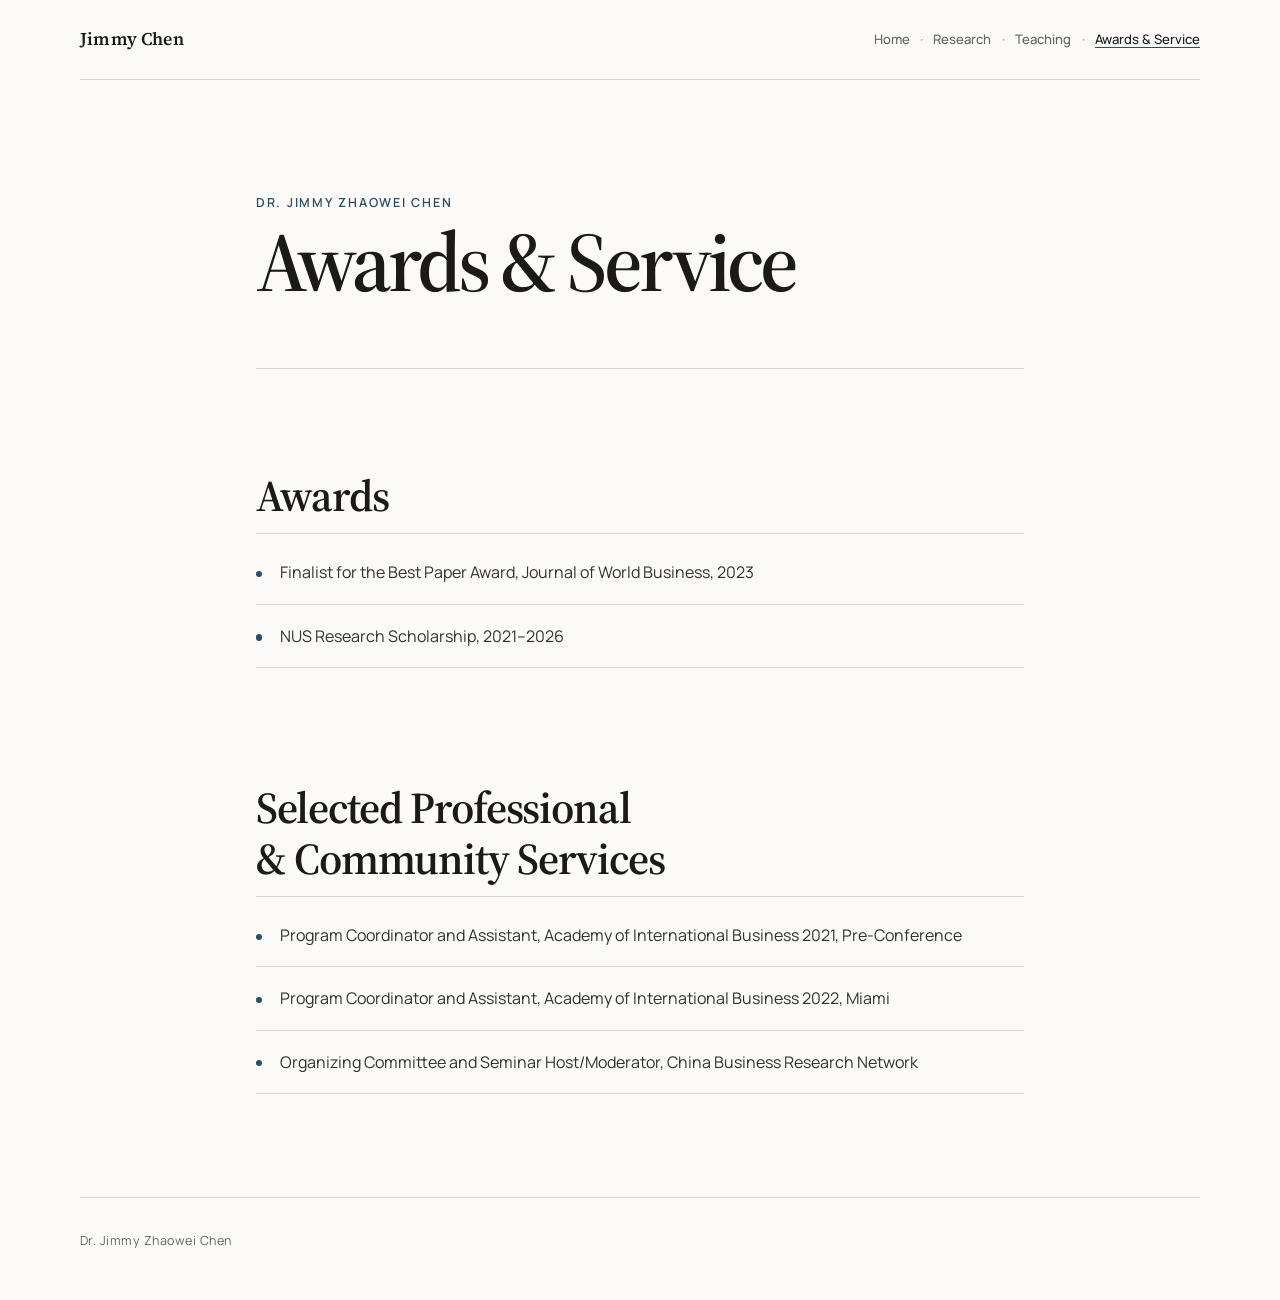
==== awards-service.html @ 07909b23 "Rebuild academic site across four pages" ====
<!DOCTYPE html>
<html lang="en">
<head>
  <meta charset="UTF-8">
  <meta name="viewport" content="width=device-width, initial-scale=1.0">
  <meta name="description" content="Awards and selected services of Dr. Jimmy Zhaowei Chen.">
  <title>Awards &amp; Service | Dr. Jimmy Zhaowei Chen</title>
  <link rel="preconnect" href="https://fonts.googleapis.com">
  <link rel="preconnect" href="https://fonts.gstatic.com" crossorigin>
  <link href="https://fonts.googleapis.com/css2?family=Manrope:wght@400;500;600&family=Source+Serif+4:opsz,wght@8..60,500;8..60,600;8..60,700&display=swap" rel="stylesheet">
  <link rel="stylesheet" href="style.css">
</head>
<body>
  <a class="skip-link" href="#main-content">Skip to content</a>

  <nav class="site-nav" aria-label="Primary navigation">
    <a class="site-mark" href="index.html">Jimmy Chen</a>
    <div class="nav-links">
      <a href="index.html">Home</a>
      <span aria-hidden="true">·</span>
      <a href="research.html">Research</a>
      <span aria-hidden="true">·</span>
      <a href="teaching.html">Teaching</a>
      <span aria-hidden="true">·</span>
      <a class="active" href="awards-service.html" aria-current="page">Awards &amp; Service</a>
    </div>
  </nav>

  <header class="compact-header">
    <p class="site-kicker">Dr. Jimmy Zhaowei Chen</p>
    <h1>Awards &amp; Service</h1>
  </header>

  <main id="main-content" class="content-shell">
    <section class="content-section reveal" aria-labelledby="awards-heading">
      <h2 id="awards-heading">Awards</h2>
      <ul class="academic-list">
        <li>Finalist for the Best Paper Award, Journal of World Business, 2023</li>
        <li>NUS Research Scholarship, 2021–2026</li>
      </ul>
    </section>

    <section class="content-section reveal" aria-labelledby="service-heading">
      <h2 id="service-heading">Selected Professional &amp; Community Services</h2>
      <ul class="academic-list">
        <li>Program Coordinator and Assistant, Academy of International Business 2021, Pre-Conference</li>
        <li>Program Coordinator and Assistant, Academy of International Business 2022, Miami</li>
        <li>Organizing Committee and Seminar Host/Moderator, China Business Research Network</li>
      </ul>
    </section>
  </main>

  <footer class="site-footer">
    <p>Dr. Jimmy Zhaowei Chen</p>
  </footer>

  <script src="script.js"></script>
</body>
</html>
---- style.css ----
:root {
  --paper: #fbfaf8;
  --paper-deep: #f1eee9;
  --ink: #1b1a18;
  --muted: #68635d;
  --line: #d9d4cc;
  --accent: #294f68;
  --accent-dark: #173b52;
  --serif: "Source Serif 4", "Iowan Old Style", "Palatino Linotype", Georgia, serif;
  --sans: "Manrope", -apple-system, BlinkMacSystemFont, "Segoe UI", sans-serif;
  --measure: 48rem;
  --wide: 70rem;
}

* {
  box-sizing: border-box;
}

html {
  scroll-behavior: smooth;
}

body {
  margin: 0;
  overflow-x: hidden;
  color: var(--ink);
  background: var(--paper);
  font-family: var(--sans);
  font-size: 1rem;
  line-height: 1.8;
  text-rendering: optimizeLegibility;
}

a {
  color: var(--accent);
  text-decoration-color: transparent;
  text-decoration-thickness: 1px;
  text-underline-offset: 0.22em;
  transition: color 180ms ease, text-decoration-color 180ms ease;
}

a:hover,
a:focus-visible {
  color: var(--accent-dark);
  text-decoration-color: currentColor;
}

a:focus-visible {
  outline: 2px solid var(--accent);
  outline-offset: 4px;
}

.skip-link {
  position: fixed;
  z-index: 20;
  top: 0.75rem;
  left: 0.75rem;
  padding: 0.45rem 0.8rem;
  transform: translateY(-180%);
  color: var(--paper);
  background: var(--ink);
}

.skip-link:focus {
  transform: translateY(0);
}

.site-nav {
  width: min(calc(100% - 3rem), var(--wide));
  min-height: 5rem;
  margin: 0 auto;
  display: flex;
  align-items: center;
  justify-content: space-between;
  gap: 2rem;
  border-bottom: 1px solid var(--line);
}

.site-mark {
  flex: 0 0 auto;
  color: var(--ink);
  font-family: var(--serif);
  font-size: 1.12rem;
  font-weight: 600;
  letter-spacing: 0.01em;
}

.site-mark:hover {
  text-decoration-color: transparent;
}

.nav-links {
  display: flex;
  align-items: center;
  justify-content: flex-end;
  gap: 0.65rem;
  color: #a49e96;
  font-size: 0.82rem;
  font-weight: 500;
  line-height: 1.4;
}

.nav-links a {
  color: var(--muted);
  white-space: nowrap;
}

.nav-links a.active {
  color: var(--ink);
  text-decoration-color: var(--accent);
}

.profile-hero {
  padding: clamp(4.25rem, 8vw, 7.5rem) 1.5rem clamp(4.5rem, 9vw, 8rem);
  background:
    linear-gradient(135deg, rgba(41, 79, 104, 0.045), transparent 45%),
    var(--paper);
  border-bottom: 1px solid var(--line);
}

.hero-inner {
  width: min(100%, 62rem);
  margin: 0 auto;
  display: grid;
  grid-template-columns: 13rem minmax(0, 1fr);
  align-items: center;
  gap: clamp(3rem, 7vw, 6.5rem);
  animation: hero-in 700ms cubic-bezier(0.2, 0.75, 0.25, 1) both;
}

.profile-avatar {
  width: 13rem;
  aspect-ratio: 1;
  display: grid;
  place-items: center;
  border: 1px solid rgba(41, 79, 104, 0.35);
  border-radius: 50%;
  color: var(--paper);
  background: var(--accent);
  box-shadow: 0 1.25rem 3rem rgba(27, 26, 24, 0.1);
  font-family: var(--serif);
  font-size: 4.5rem;
  font-weight: 600;
  letter-spacing: -0.05em;
}

.eyebrow {
  margin: 0 0 0.75rem;
  color: var(--accent);
  font-size: 0.73rem;
  font-weight: 600;
  letter-spacing: 0.18em;
  text-transform: uppercase;
}

h1,
h2 {
  font-family: var(--serif);
  text-wrap: balance;
}

.profile-intro h1 {
  max-width: 13ch;
  margin: 0;
  font-size: clamp(3rem, 6.5vw, 5.5rem);
  font-weight: 600;
  letter-spacing: -0.045em;
  line-height: 0.98;
}

.profile-title {
  max-width: 47rem;
  margin: 1.5rem 0 0;
  color: var(--muted);
  font-family: var(--serif);
  font-size: clamp(1.2rem, 2.2vw, 1.55rem);
  line-height: 1.45;
}

.contact-line {
  margin-top: 1.25rem;
  display: flex;
  flex-wrap: wrap;
  gap: 0.35rem 0.65rem;
  color: var(--ink);
  font-style: normal;
  font-size: 0.9rem;
}

.compact-header {
  width: min(calc(100% - 3rem), var(--measure));
  margin: 0 auto;
  padding: clamp(4rem, 9vw, 7rem) 0 clamp(2.75rem, 5vw, 4rem);
  border-bottom: 1px solid var(--line);
  animation: hero-in 600ms cubic-bezier(0.2, 0.75, 0.25, 1) both;
}

.compact-header .site-kicker {
  margin: 0 0 0.35rem;
  color: var(--accent);
  font-size: 0.78rem;
  font-weight: 600;
  letter-spacing: 0.14em;
  text-transform: uppercase;
}

.compact-header h1 {
  margin: 0;
  font-size: clamp(3rem, 7vw, 5.25rem);
  font-weight: 600;
  letter-spacing: -0.045em;
  line-height: 1;
}

.content-shell {
  width: min(calc(100% - 3rem), var(--measure));
  margin: 0 auto;
  padding: clamp(4rem, 8vw, 7rem) 0;
}

.content-section + .content-section {
  margin-top: clamp(4.5rem, 9vw, 7.5rem);
}

.content-section h2 {
  margin: 0 0 1.5rem;
  padding-bottom: 0.7rem;
  border-bottom: 1px solid var(--line);
  font-size: clamp(2rem, 4vw, 2.75rem);
  font-weight: 600;
  letter-spacing: -0.025em;
  line-height: 1.15;
}

.content-section p {
  margin: 0;
  color: #3c3935;
  font-size: 1.04rem;
}

.academic-list {
  margin: 0;
  padding: 0;
  list-style: none;
}

.academic-list li {
  position: relative;
  padding: 1.05rem 0 1.05rem 1.5rem;
  border-bottom: 1px solid var(--line);
  color: #34312e;
}

.academic-list li::before {
  content: "";
  position: absolute;
  top: 1.85rem;
  left: 0;
  width: 0.38rem;
  height: 0.38rem;
  border-radius: 50%;
  background: var(--accent);
}

.academic-list li:first-child {
  padding-top: 0;
}

.academic-list li:first-child::before {
  top: 0.8rem;
}

.publication-list li {
  padding-top: 1.4rem;
  padding-bottom: 1.4rem;
  line-height: 1.7;
}

.publication-list li:first-child {
  padding-top: 0;
}

.teaching-list {
  margin: 0;
  padding: 0;
  list-style: none;
  counter-reset: teaching;
}

.teaching-entry {
  position: relative;
  padding: 2rem 0 2rem 3.25rem;
  border-bottom: 1px solid var(--line);
  counter-increment: teaching;
}

.teaching-entry:first-child {
  padding-top: 0;
}

.teaching-entry::before {
  content: counter(teaching, decimal-leading-zero);
  position: absolute;
  top: 2.2rem;
  left: 0;
  color: var(--accent);
  font-family: var(--serif);
  font-size: 0.92rem;
  font-weight: 600;
}

.teaching-entry:first-child::before {
  top: 0.2rem;
}

.teaching-entry h2 {
  margin: 0;
  font-size: clamp(1.28rem, 2.5vw, 1.58rem);
  font-weight: 600;
  letter-spacing: -0.015em;
  line-height: 1.35;
}

.entry-meta {
  margin: 0.45rem 0 0;
  color: var(--accent);
  font-size: 0.83rem;
  font-weight: 600;
  letter-spacing: 0.02em;
}

.entry-description,
.entry-evaluation {
  margin: 0.75rem 0 0;
  color: #45413d;
}

.entry-evaluation {
  font-size: 0.9rem;
  font-weight: 600;
}

.site-footer {
  width: min(calc(100% - 3rem), var(--wide));
  margin: 0 auto;
  padding: 2rem 0 3rem;
  border-top: 1px solid var(--line);
  color: var(--muted);
  font-size: 0.78rem;
  letter-spacing: 0.04em;
}

.site-footer p {
  margin: 0;
}

.reveal {
  opacity: 0;
  transform: translateY(1.25rem);
  transition: opacity 600ms ease, transform 600ms ease;
}

.reveal.is-visible {
  opacity: 1;
  transform: translateY(0);
}

@keyframes hero-in {
  from {
    opacity: 0;
    transform: translateY(1rem);
  }
  to {
    opacity: 1;
    transform: translateY(0);
  }
}

@media (max-width: 720px) {
  .site-nav {
    width: min(calc(100% - 2rem), var(--wide));
    min-height: auto;
    padding: 1.1rem 0 1rem;
    display: block;
  }

  .site-mark {
    display: block;
    margin-bottom: 0.7rem;
  }

  .nav-links {
    justify-content: flex-start;
    flex-wrap: wrap;
    gap: 0.35rem 0.5rem;
    font-size: 0.76rem;
  }

  .profile-hero {
    padding: 3.75rem 1rem 4.5rem;
  }

  .hero-inner {
    grid-template-columns: 1fr;
    justify-items: center;
    gap: 2.5rem;
    text-align: center;
  }

  .profile-avatar {
    width: 9.5rem;
    font-size: 3.3rem;
  }

  .profile-intro h1 {
    max-width: 10ch;
    font-size: clamp(2.8rem, 14vw, 4.4rem);
  }

  .profile-title {
    margin-top: 1.2rem;
    font-size: 1.12rem;
  }

  .contact-line {
    justify-content: center;
    font-size: 0.82rem;
  }

  .compact-header,
  .content-shell {
    width: min(calc(100% - 2rem), var(--measure));
  }

  .compact-header {
    padding-top: 3.75rem;
  }

  .content-shell {
    padding-top: 3.75rem;
    padding-bottom: 4.5rem;
  }

  .teaching-entry {
    padding-left: 2.65rem;
  }

  .site-footer {
    width: min(calc(100% - 2rem), var(--wide));
  }
}

@media (prefers-reduced-motion: reduce) {
  html {
    scroll-behavior: auto;
  }

  *,
  *::before,
  *::after {
    animation-duration: 0.01ms !important;
    animation-iteration-count: 1 !important;
    scroll-behavior: auto !important;
    transition-duration: 0.01ms !important;
  }

  .reveal {
    opacity: 1;
    transform: none;
  }
}
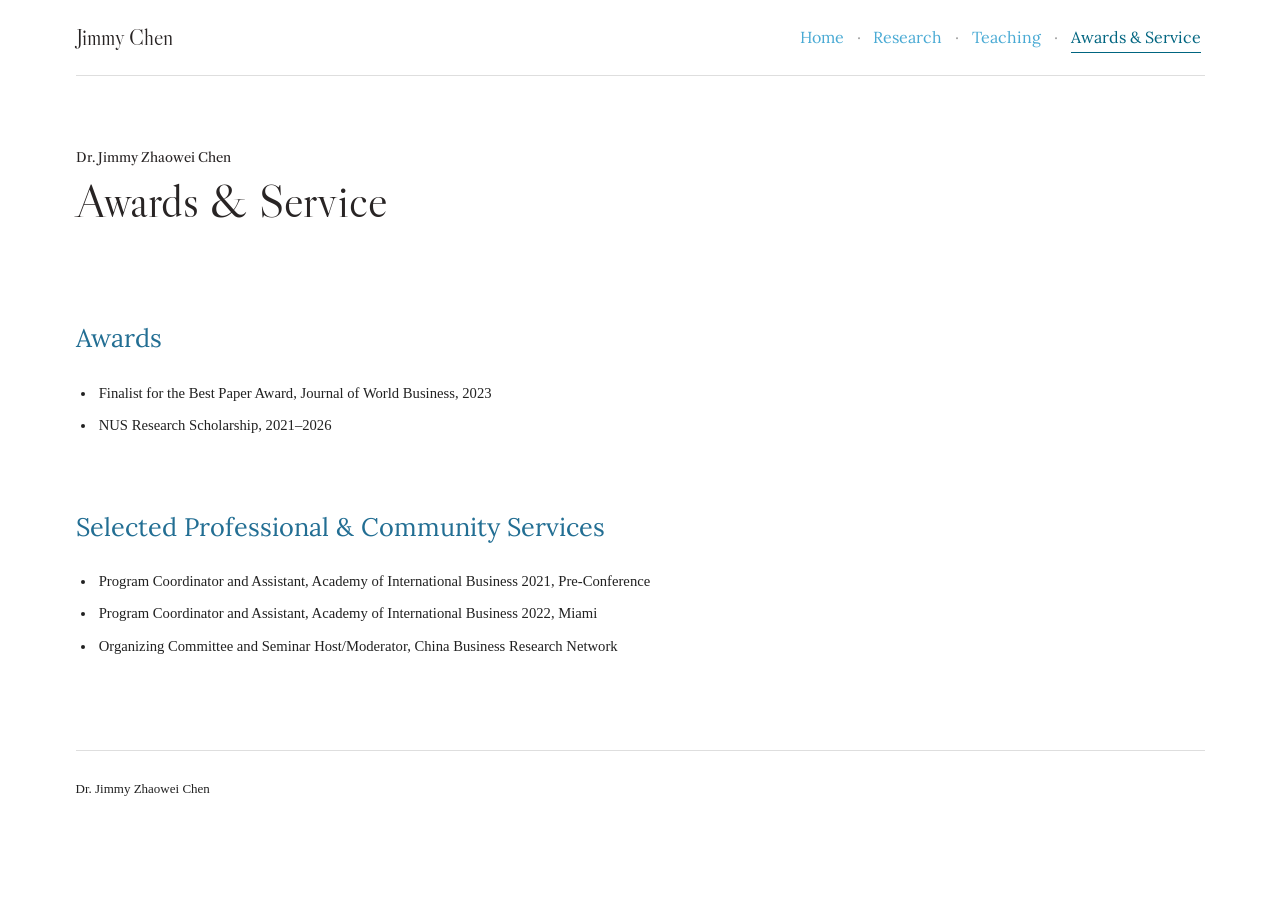
==== commit 2953b5ac: "redesign to match reference academic sites + wire profile photo" ====
--- a/awards-service.html
+++ b/awards-service.html
@@ -7,7 +7,7 @@
   <title>Awards &amp; Service | Dr. Jimmy Zhaowei Chen</title>
   <link rel="preconnect" href="https://fonts.googleapis.com">
   <link rel="preconnect" href="https://fonts.gstatic.com" crossorigin>
-  <link href="https://fonts.googleapis.com/css2?family=Manrope:wght@400;500;600&family=Source+Serif+4:opsz,wght@8..60,500;8..60,600;8..60,700&display=swap" rel="stylesheet">
+  <link href="https://fonts.googleapis.com/css?family=Gentium+Basic:400,700|Libre+Caslon+Display|Libre+Caslon+Text:400,700|Lora:400,700&display=swap" rel="stylesheet">
   <link rel="stylesheet" href="style.css">
 </head>
 <body>
--- a/style.css
+++ b/style.css
@@ -1,15 +1,17 @@
 :root {
-  --paper: #fbfaf8;
-  --paper-deep: #f1eee9;
-  --ink: #1b1a18;
-  --muted: #68635d;
-  --line: #d9d4cc;
-  --accent: #294f68;
-  --accent-dark: #173b52;
-  --serif: "Source Serif 4", "Iowan Old Style", "Palatino Linotype", Georgia, serif;
-  --sans: "Manrope", -apple-system, BlinkMacSystemFont, "Segoe UI", sans-serif;
-  --measure: 48rem;
-  --wide: 70rem;
+  --background: #ffffff;
+  --ink: #282424;
+  --body-ink: #212121;
+  --heading-blue: #226e93;
+  --link-blue: #49aad4;
+  --link-hover: #006580;
+  --rule: #dedede;
+  --soft-row: #f7fafb;
+  --display: "Libre Caslon Display", "Times New Roman", serif;
+  --text-serif: "Gentium Basic", "Gentium Book Plus", Georgia, serif;
+  --heading-serif: "Lora", Georgia, serif;
+  --utility-serif: "Libre Caslon Text", Georgia, serif;
+  --page-width: 1129px;
 }
 
 * {
@@ -23,42 +25,43 @@
 body {
   margin: 0;
   overflow-x: hidden;
-  color: var(--ink);
-  background: var(--paper);
-  font-family: var(--sans);
-  font-size: 1rem;
-  line-height: 1.8;
+  color: var(--body-ink);
+  background: var(--background);
+  font-family: var(--text-serif);
+  font-size: 14.6667px;
+  font-weight: 400;
+  line-height: 24.4449px;
   text-rendering: optimizeLegibility;
 }
 
 a {
-  color: var(--accent);
-  text-decoration-color: transparent;
-  text-decoration-thickness: 1px;
-  text-underline-offset: 0.22em;
+  color: var(--link-blue);
+  text-decoration: none;
+  text-underline-offset: 0.18em;
   transition: color 180ms ease, text-decoration-color 180ms ease;
 }
 
 a:hover,
 a:focus-visible {
-  color: var(--accent-dark);
-  text-decoration-color: currentColor;
+  color: var(--link-hover);
+  text-decoration: underline;
 }
 
 a:focus-visible {
-  outline: 2px solid var(--accent);
+  outline: 1px solid var(--link-hover);
   outline-offset: 4px;
 }
 
 .skip-link {
   position: fixed;
-  z-index: 20;
+  z-index: 50;
   top: 0.75rem;
   left: 0.75rem;
-  padding: 0.45rem 0.8rem;
+  padding: 0.4rem 0.75rem;
   transform: translateY(-180%);
-  color: var(--paper);
+  color: #ffffff;
   background: var(--ink);
+  font-family: var(--utility-serif);
 }
 
 .skip-link:focus {
@@ -66,218 +69,264 @@
 }
 
 .site-nav {
-  width: min(calc(100% - 3rem), var(--wide));
-  min-height: 5rem;
+  width: min(calc(100% - 80px), var(--page-width));
+  min-height: 76px;
   margin: 0 auto;
   display: flex;
   align-items: center;
   justify-content: space-between;
   gap: 2rem;
-  border-bottom: 1px solid var(--line);
+  border-bottom: 1px solid var(--rule);
+  font-family: var(--heading-serif);
 }
 
 .site-mark {
   flex: 0 0 auto;
   color: var(--ink);
-  font-family: var(--serif);
-  font-size: 1.12rem;
-  font-weight: 600;
-  letter-spacing: 0.01em;
-}
-
-.site-mark:hover {
-  text-decoration-color: transparent;
+  font-family: var(--display);
+  font-size: 22px;
+  line-height: 1;
+}
+
+.site-mark:hover,
+.site-mark:focus-visible {
+  color: var(--ink);
+  text-decoration: none;
 }
 
 .nav-links {
   display: flex;
   align-items: center;
   justify-content: flex-end;
-  gap: 0.65rem;
-  color: #a49e96;
-  font-size: 0.82rem;
-  font-weight: 500;
-  line-height: 1.4;
+  gap: 0.55rem;
+  color: #9b9b9b;
+  font-size: 16px;
+  line-height: 19.36px;
 }
 
 .nav-links a {
-  color: var(--muted);
+  position: relative;
+  padding: 11.5px 4px;
+  color: var(--link-blue);
   white-space: nowrap;
 }
 
+.nav-links a::after {
+  content: "";
+  position: absolute;
+  right: 4px;
+  bottom: 6px;
+  left: 4px;
+  height: 1px;
+  transform: scaleX(0);
+  transform-origin: right;
+  background: currentColor;
+  transition: transform 180ms ease;
+}
+
+.nav-links a:hover,
+.nav-links a:focus-visible,
 .nav-links a.active {
+  color: var(--link-hover);
+  text-decoration: none;
+}
+
+.nav-links a:hover::after,
+.nav-links a:focus-visible::after,
+.nav-links a.active::after {
+  transform: scaleX(1);
+  transform-origin: left;
+}
+
+.profile-hero {
+  border-bottom: 1px solid var(--rule);
+}
+
+.hero-inner {
+  width: min(calc(100% - 80px), var(--page-width));
+  min-height: 520px;
+  margin: 0 auto;
+  padding: 78px 0 72px;
+  display: grid;
+  grid-template-columns: minmax(0, 1fr) 220px;
+  align-items: center;
+  gap: clamp(64px, 10vw, 150px);
+  animation: enter 480ms ease-out both;
+}
+
+.profile-intro {
+  max-width: 660px;
+}
+
+.profile-intro h1 {
+  margin: 0;
   color: var(--ink);
-  text-decoration-color: var(--accent);
-}
-
-.profile-hero {
-  padding: clamp(4.25rem, 8vw, 7.5rem) 1.5rem clamp(4.5rem, 9vw, 8rem);
-  background:
-    linear-gradient(135deg, rgba(41, 79, 104, 0.045), transparent 45%),
-    var(--paper);
-  border-bottom: 1px solid var(--line);
-}
-
-.hero-inner {
-  width: min(100%, 62rem);
-  margin: 0 auto;
-  display: grid;
-  grid-template-columns: 13rem minmax(0, 1fr);
-  align-items: center;
-  gap: clamp(3rem, 7vw, 6.5rem);
-  animation: hero-in 700ms cubic-bezier(0.2, 0.75, 0.25, 1) both;
-}
-
-.profile-avatar {
-  width: 13rem;
-  aspect-ratio: 1;
+  font-family: var(--display);
+  font-size: 46px;
+  font-weight: 400;
+  letter-spacing: -0.02em;
+  line-height: 48.76px;
+}
+
+.profile-title {
+  max-width: 600px;
+  margin: 21px 0 0;
+  color: var(--ink);
+  font-family: var(--utility-serif);
+  font-size: 14px;
+  line-height: 19.5px;
+}
+
+.contact-line {
+  margin-top: 18px;
+  display: flex;
+  flex-wrap: wrap;
+  gap: 0.3rem 0.65rem;
+  color: #545454;
+  font-family: var(--utility-serif);
+  font-size: 12px;
+  font-style: normal;
+  font-weight: 700;
+  line-height: 18px;
+}
+
+.contact-line a {
+  color: #545454;
+}
+
+.profile-media,
+.profile-photo,
+.profile-placeholder {
+  width: 220px;
+  height: 270px;
+}
+
+.profile-media {
+  position: relative;
+}
+
+.profile-photo {
+  display: block;
+  object-fit: cover;
+  object-position: center 18%;
+  border: 1px solid var(--rule);
+  border-radius: 0;
+  background: #eeeeee;
+}
+
+.profile-placeholder {
   display: grid;
   place-items: center;
-  border: 1px solid rgba(41, 79, 104, 0.35);
-  border-radius: 50%;
-  color: var(--paper);
-  background: var(--accent);
-  box-shadow: 0 1.25rem 3rem rgba(27, 26, 24, 0.1);
-  font-family: var(--serif);
-  font-size: 4.5rem;
-  font-weight: 600;
-  letter-spacing: -0.05em;
-}
-
-.eyebrow {
-  margin: 0 0 0.75rem;
-  color: var(--accent);
-  font-size: 0.73rem;
-  font-weight: 600;
-  letter-spacing: 0.18em;
-  text-transform: uppercase;
-}
-
-h1,
-h2 {
-  font-family: var(--serif);
-  text-wrap: balance;
-}
-
-.profile-intro h1 {
-  max-width: 13ch;
-  margin: 0;
-  font-size: clamp(3rem, 6.5vw, 5.5rem);
-  font-weight: 600;
-  letter-spacing: -0.045em;
-  line-height: 0.98;
-}
-
-.profile-title {
-  max-width: 47rem;
-  margin: 1.5rem 0 0;
-  color: var(--muted);
-  font-family: var(--serif);
-  font-size: clamp(1.2rem, 2.2vw, 1.55rem);
-  line-height: 1.45;
-}
-
-.contact-line {
-  margin-top: 1.25rem;
-  display: flex;
-  flex-wrap: wrap;
-  gap: 0.35rem 0.65rem;
+  border: 1px solid #cfcfcf;
+  color: #ffffff;
+  background: #a9a9a9;
+  font-family: var(--display);
+  font-size: 54px;
+}
+
+.profile-placeholder[hidden] {
+  display: none;
+}
+
+.compact-header {
+  width: min(calc(100% - 80px), var(--page-width));
+  margin: 0 auto;
+  padding: 72px 0 38px;
+  animation: enter 420ms ease-out both;
+}
+
+.compact-header .site-kicker {
+  margin: 0 0 9px;
   color: var(--ink);
-  font-style: normal;
-  font-size: 0.9rem;
-}
-
-.compact-header {
-  width: min(calc(100% - 3rem), var(--measure));
+  font-family: var(--utility-serif);
+  font-size: 13px;
+  line-height: 19.5px;
+}
+
+.compact-header h1 {
+  margin: 0;
+  color: var(--ink);
+  font-family: var(--display);
+  font-size: 46px;
+  font-weight: 400;
+  line-height: 48.76px;
+}
+
+.content-shell {
+  width: min(calc(100% - 80px), var(--page-width));
   margin: 0 auto;
-  padding: clamp(4rem, 9vw, 7rem) 0 clamp(2.75rem, 5vw, 4rem);
-  border-bottom: 1px solid var(--line);
-  animation: hero-in 600ms cubic-bezier(0.2, 0.75, 0.25, 1) both;
-}
-
-.compact-header .site-kicker {
-  margin: 0 0 0.35rem;
-  color: var(--accent);
-  font-size: 0.78rem;
-  font-weight: 600;
-  letter-spacing: 0.14em;
-  text-transform: uppercase;
-}
-
-.compact-header h1 {
-  margin: 0;
-  font-size: clamp(3rem, 7vw, 5.25rem);
-  font-weight: 600;
-  letter-spacing: -0.045em;
-  line-height: 1;
-}
-
-.content-shell {
-  width: min(calc(100% - 3rem), var(--measure));
-  margin: 0 auto;
-  padding: clamp(4rem, 8vw, 7rem) 0;
+  padding: 58px 0 92px;
 }
 
 .content-section + .content-section {
-  margin-top: clamp(4.5rem, 9vw, 7.5rem);
+  margin-top: 72px;
 }
 
 .content-section h2 {
-  margin: 0 0 1.5rem;
-  padding-bottom: 0.7rem;
-  border-bottom: 1px solid var(--line);
-  font-size: clamp(2rem, 4vw, 2.75rem);
-  font-weight: 600;
-  letter-spacing: -0.025em;
-  line-height: 1.15;
+  margin: 0 0 24px;
+  color: var(--heading-blue);
+  font-family: var(--heading-serif);
+  font-size: 25.3333px;
+  font-weight: 400;
+  line-height: 35.4667px;
 }
 
 .content-section p {
-  margin: 0;
-  color: #3c3935;
-  font-size: 1.04rem;
+  max-width: 100%;
+  margin: 0;
+  color: var(--body-ink);
+  font-family: var(--text-serif);
+  font-size: 14.6667px;
+  line-height: 24.4449px;
 }
 
 .academic-list {
+  margin: 0;
+  padding-left: 1.25rem;
+}
+
+.academic-list li {
+  padding-left: 0.2rem;
+  color: var(--body-ink);
+}
+
+.academic-list li + li {
+  margin-top: 8px;
+}
+
+.publication-list {
   margin: 0;
   padding: 0;
   list-style: none;
 }
 
-.academic-list li {
-  position: relative;
-  padding: 1.05rem 0 1.05rem 1.5rem;
-  border-bottom: 1px solid var(--line);
-  color: #34312e;
-}
-
-.academic-list li::before {
-  content: "";
-  position: absolute;
-  top: 1.85rem;
-  left: 0;
-  width: 0.38rem;
-  height: 0.38rem;
-  border-radius: 50%;
-  background: var(--accent);
-}
-
-.academic-list li:first-child {
+.publication-list li {
+  margin: 0;
+  padding: 20px 0;
+  color: var(--heading-blue);
+  border-top: 1px solid var(--rule);
+  font-family: var(--heading-serif);
+  font-size: 25.3333px;
+  font-weight: 400;
+  line-height: 35.4667px;
+  transition: background-color 180ms ease, padding 180ms ease;
+}
+
+.publication-list li:first-child {
+  border-top: 0;
   padding-top: 0;
 }
 
-.academic-list li:first-child::before {
-  top: 0.8rem;
-}
-
-.publication-list li {
-  padding-top: 1.4rem;
-  padding-bottom: 1.4rem;
-  line-height: 1.7;
-}
-
-.publication-list li:first-child {
-  padding-top: 0;
+.publication-list li:hover {
+  padding-right: 12px;
+  padding-left: 12px;
+  background: var(--soft-row);
+}
+
+.author-self,
+.journal-name {
+  color: var(--heading-blue);
+  font-weight: 700;
 }
 
 .teaching-list {
@@ -289,65 +338,78 @@
 
 .teaching-entry {
   position: relative;
-  padding: 2rem 0 2rem 3.25rem;
-  border-bottom: 1px solid var(--line);
+  margin: 0;
+  padding: 24px 0 24px 52px;
+  border-top: 1px solid var(--rule);
   counter-increment: teaching;
+  transition: background-color 180ms ease, padding-right 180ms ease;
 }
 
 .teaching-entry:first-child {
+  border-top: 0;
   padding-top: 0;
+}
+
+.teaching-entry:hover {
+  padding-right: 12px;
+  background: var(--soft-row);
 }
 
 .teaching-entry::before {
   content: counter(teaching, decimal-leading-zero);
   position: absolute;
-  top: 2.2rem;
+  top: 26px;
   left: 0;
-  color: var(--accent);
-  font-family: var(--serif);
-  font-size: 0.92rem;
-  font-weight: 600;
+  color: var(--heading-blue);
+  font-family: var(--heading-serif);
+  font-size: 14px;
 }
 
 .teaching-entry:first-child::before {
-  top: 0.2rem;
+  top: 2px;
 }
 
 .teaching-entry h2 {
   margin: 0;
-  font-size: clamp(1.28rem, 2.5vw, 1.58rem);
-  font-weight: 600;
-  letter-spacing: -0.015em;
-  line-height: 1.35;
+  color: var(--heading-blue);
+  font-family: var(--heading-serif);
+  font-size: 20px;
+  font-weight: 400;
+  line-height: 28px;
 }
 
 .entry-meta {
-  margin: 0.45rem 0 0;
-  color: var(--accent);
-  font-size: 0.83rem;
-  font-weight: 600;
-  letter-spacing: 0.02em;
+  margin: 5px 0 0;
+  color: var(--body-ink);
+  font-family: var(--text-serif);
+  font-size: 14.6667px;
+  font-weight: 700;
+  line-height: 20.24px;
 }
 
 .entry-description,
 .entry-evaluation {
-  margin: 0.75rem 0 0;
-  color: #45413d;
+  margin: 8px 0 0;
+  color: var(--body-ink);
+  font-family: var(--text-serif);
+  font-size: 14.6667px;
+  line-height: 20.24px;
 }
 
 .entry-evaluation {
-  font-size: 0.9rem;
-  font-weight: 600;
+  color: #545454;
+  font-style: italic;
 }
 
 .site-footer {
-  width: min(calc(100% - 3rem), var(--wide));
+  width: min(calc(100% - 80px), var(--page-width));
   margin: 0 auto;
-  padding: 2rem 0 3rem;
-  border-top: 1px solid var(--line);
-  color: var(--muted);
-  font-size: 0.78rem;
-  letter-spacing: 0.04em;
+  padding: 28px 0 36px;
+  border-top: 1px solid var(--rule);
+  color: var(--body-ink);
+  font-family: var(--text-serif);
+  font-size: 13px;
+  line-height: 19.5px;
 }
 
 .site-footer p {
@@ -356,97 +418,134 @@
 
 .reveal {
   opacity: 0;
-  transform: translateY(1.25rem);
-  transition: opacity 600ms ease, transform 600ms ease;
+  transform: translateY(10px);
+  transition: opacity 420ms ease, transform 420ms ease;
 }
 
 .reveal.is-visible {
   opacity: 1;
-  transform: translateY(0);
-}
-
-@keyframes hero-in {
+  transform: none;
+}
+
+@keyframes enter {
   from {
     opacity: 0;
-    transform: translateY(1rem);
+    transform: translateY(8px);
   }
   to {
     opacity: 1;
-    transform: translateY(0);
+    transform: none;
   }
 }
 
 @media (max-width: 720px) {
   .site-nav {
-    width: min(calc(100% - 2rem), var(--wide));
+    width: calc(100% - 32px);
     min-height: auto;
-    padding: 1.1rem 0 1rem;
+    padding: 18px 0 14px;
     display: block;
   }
 
   .site-mark {
-    display: block;
-    margin-bottom: 0.7rem;
+    display: inline-block;
+    margin-bottom: 10px;
+    font-size: 20px;
   }
 
   .nav-links {
     justify-content: flex-start;
     flex-wrap: wrap;
-    gap: 0.35rem 0.5rem;
-    font-size: 0.76rem;
-  }
-
-  .profile-hero {
-    padding: 3.75rem 1rem 4.5rem;
+    gap: 0 0.35rem;
+    font-size: 14px;
+    line-height: 18px;
+  }
+
+  .nav-links a {
+    padding: 6px 2px;
+  }
+
+  .nav-links a::after {
+    right: 2px;
+    bottom: 2px;
+    left: 2px;
   }
 
   .hero-inner {
+    width: calc(100% - 32px);
+    min-height: auto;
+    padding: 52px 0 56px;
     grid-template-columns: 1fr;
-    justify-items: center;
-    gap: 2.5rem;
-    text-align: center;
-  }
-
-  .profile-avatar {
-    width: 9.5rem;
-    font-size: 3.3rem;
+    gap: 34px;
+  }
+
+  .profile-intro {
+    order: 2;
+  }
+
+  .profile-media {
+    order: 1;
+  }
+
+  .profile-media,
+  .profile-photo,
+  .profile-placeholder {
+    width: 180px;
+    height: 220px;
   }
 
   .profile-intro h1 {
-    max-width: 10ch;
-    font-size: clamp(2.8rem, 14vw, 4.4rem);
-  }
-
-  .profile-title {
-    margin-top: 1.2rem;
-    font-size: 1.12rem;
+    font-size: 38px;
+    line-height: 42px;
   }
 
   .contact-line {
-    justify-content: center;
-    font-size: 0.82rem;
+    display: block;
+  }
+
+  .contact-line span {
+    display: block;
+    margin-top: 4px;
+  }
+
+  .contact-line span[aria-hidden="true"] {
+    display: none;
   }
 
   .compact-header,
+  .content-shell,
+  .site-footer {
+    width: calc(100% - 32px);
+  }
+
+  .compact-header {
+    padding: 52px 0 30px;
+  }
+
+  .compact-header h1 {
+    font-size: 38px;
+    line-height: 42px;
+  }
+
   .content-shell {
-    width: min(calc(100% - 2rem), var(--measure));
-  }
-
-  .compact-header {
-    padding-top: 3.75rem;
-  }
-
-  .content-shell {
-    padding-top: 3.75rem;
-    padding-bottom: 4.5rem;
+    padding: 42px 0 64px;
+  }
+
+  .content-section + .content-section {
+    margin-top: 54px;
+  }
+
+  .content-section h2 {
+    font-size: 23px;
+    line-height: 31px;
+  }
+
+  .publication-list li {
+    font-size: 19px;
+    line-height: 28px;
   }
 
   .teaching-entry {
-    padding-left: 2.65rem;
-  }
-
-  .site-footer {
-    width: min(calc(100% - 2rem), var(--wide));
+    padding-left: 42px;
   }
 }
 
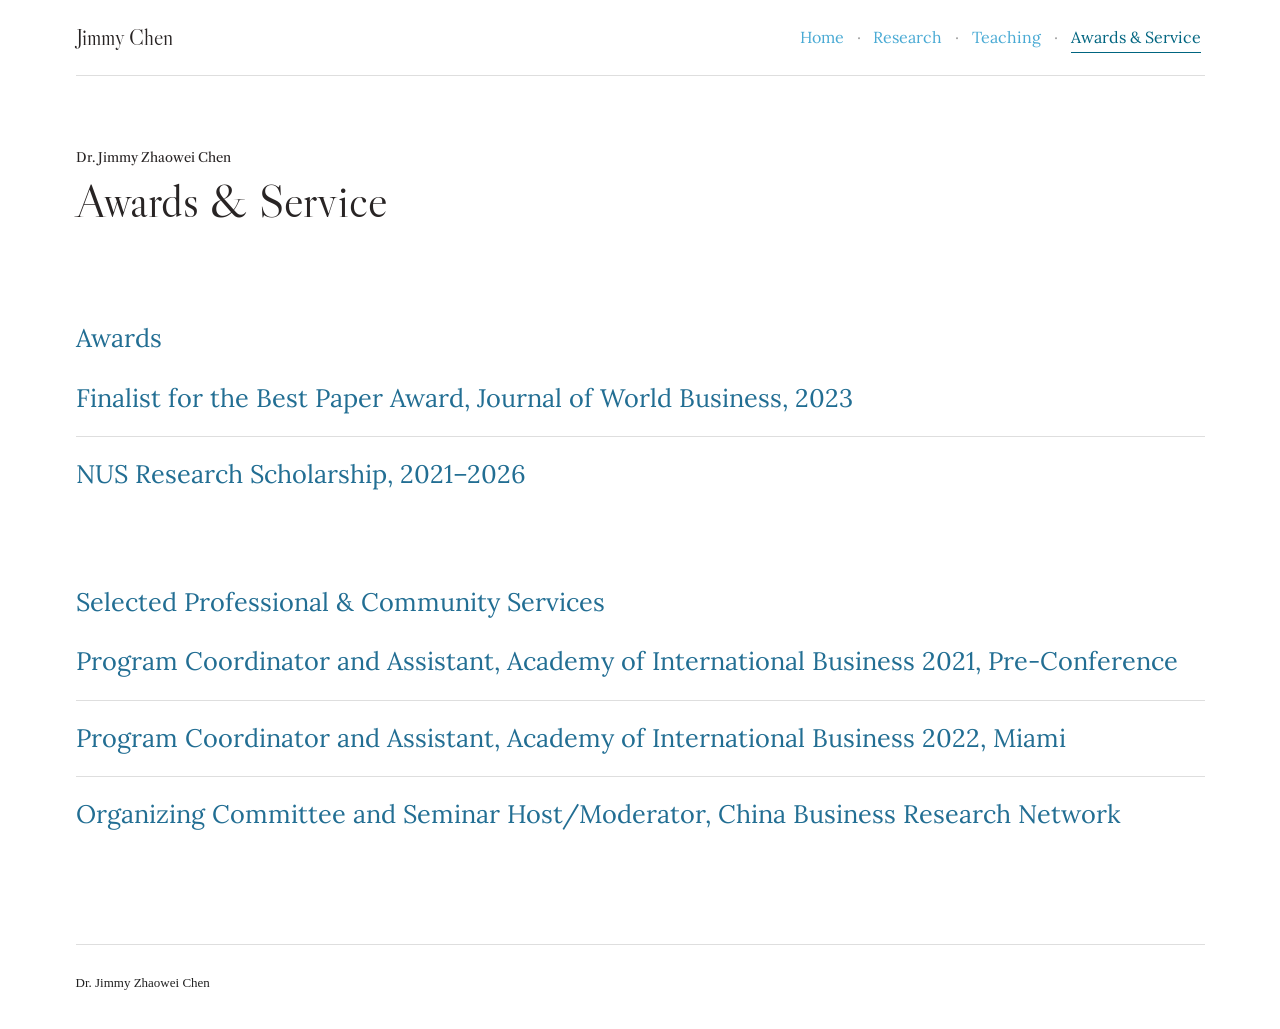
==== commit dab70496: "make awards service hover match research" ====
--- a/awards-service.html
+++ b/awards-service.html
@@ -34,7 +34,7 @@
   <main id="main-content" class="content-shell">
     <section class="content-section reveal" aria-labelledby="awards-heading">
       <h2 id="awards-heading">Awards</h2>
-      <ul class="academic-list">
+      <ul class="publication-list">
         <li>Finalist for the Best Paper Award, Journal of World Business, 2023</li>
         <li>NUS Research Scholarship, 2021–2026</li>
       </ul>
@@ -42,7 +42,7 @@
 
     <section class="content-section reveal" aria-labelledby="service-heading">
       <h2 id="service-heading">Selected Professional &amp; Community Services</h2>
-      <ul class="academic-list">
+      <ul class="publication-list">
         <li>Program Coordinator and Assistant, Academy of International Business 2021, Pre-Conference</li>
         <li>Program Coordinator and Assistant, Academy of International Business 2022, Miami</li>
         <li>Organizing Committee and Seminar Host/Moderator, China Business Research Network</li>
--- a/style.css
+++ b/style.css
@@ -11,6 +11,7 @@
   --text-serif: "Gentium Basic", "Gentium Book Plus", Georgia, serif;
   --heading-serif: "Lora", Georgia, serif;
   --utility-serif: "Libre Caslon Text", Georgia, serif;
+  --source-sans: "Open Sans", Arial, sans-serif;
   --page-width: 1129px;
 }
 
@@ -138,6 +139,236 @@
   transform-origin: left;
 }
 
+/* About page: profile composition modelled on the Jia Nan faculty profile. */
+.about-page .site-nav {
+  border-bottom: 0;
+}
+
+.person-profile {
+  width: min(calc(100% - 80px), 1178px);
+  margin: 0 auto;
+  padding: 85px 0 100px;
+  display: grid;
+  grid-template-columns: minmax(0, 1.3fr) minmax(280px, 0.7fr);
+  align-items: start;
+  column-gap: clamp(56px, 8vw, 112px);
+}
+
+.person-biography {
+  padding-top: 54px;
+}
+
+.person-biography h1 {
+  position: relative;
+  margin: 0;
+  color: var(--ink);
+  font-family: var(--display);
+  font-size: 46px;
+  font-weight: 400;
+  letter-spacing: -0.02em;
+  line-height: 1.06;
+}
+
+.person-biography h1::before,
+.person-biography h1::after,
+.person-biography h1 span::before {
+  position: absolute;
+  left: -100px;
+  width: 90px;
+  height: 1px;
+  content: "";
+  opacity: 0.5;
+  border-top: 1px solid #8f8a8d;
+  border-bottom: 1px solid #8f8a8d;
+  transform: skewY(-22deg);
+  transform-origin: 100% 0;
+}
+
+.person-biography h1::before {
+  top: 11px;
+  padding: 8px 0 10px;
+}
+
+.person-biography h1::after {
+  top: 20px;
+  padding: 8px 0 10px;
+}
+
+.person-appointments {
+  margin: 24px 0 35px;
+  padding: 0;
+  list-style: none;
+  color: #545454;
+  font-family: var(--utility-serif);
+  font-size: 16px;
+  line-height: 1.45;
+}
+
+.person-appointments li {
+  position: relative;
+  padding-left: 19px;
+}
+
+.person-appointments li::before {
+  position: absolute;
+  left: 0;
+  color: #990000;
+  content: "•";
+}
+
+.person-description {
+  max-width: 690px;
+  color: #282424;
+  font-family: var(--source-sans);
+  font-size: 14px;
+  line-height: 1.72;
+}
+
+.person-description p {
+  margin: 0;
+}
+
+.person-aside {
+  min-width: 0;
+}
+
+.portrait-frame {
+  position: relative;
+  width: min(100%, 320px);
+  margin-left: auto;
+  padding-right: 17px;
+  padding-bottom: 18px;
+}
+
+.portrait-frame::after {
+  position: absolute;
+  z-index: -1;
+  right: 0;
+  bottom: 0;
+  width: calc(100% - 9px);
+  height: calc(100% - 9px);
+  content: "";
+  background: #990000;
+}
+
+.portrait-flourish::before,
+.portrait-flourish::after {
+  position: absolute;
+  right: -6px;
+  width: 38px;
+  height: 1px;
+  padding: 8px 0 10px;
+  content: "";
+  opacity: 0.55;
+  border-top: 1px solid #990000;
+  border-bottom: 1px solid #990000;
+  transform: skewY(-30deg);
+  transform-origin: 0 0;
+}
+
+.portrait-flourish::before {
+  bottom: 21px;
+}
+
+.portrait-flourish::after {
+  bottom: 59px;
+}
+
+.about-page .profile-photo,
+.about-page .profile-placeholder {
+  width: 100%;
+  height: auto;
+  aspect-ratio: 6 / 7;
+  border: 0;
+  border-radius: 0;
+}
+
+.about-page .profile-photo {
+  position: relative;
+  z-index: 1;
+  object-position: center 15%;
+}
+
+.about-page .profile-placeholder {
+  position: relative;
+  z-index: 1;
+  font-size: 56px;
+}
+
+.person-links {
+  margin-top: 34px;
+  padding-left: 20px;
+  color: #545454;
+  font-family: var(--source-sans);
+}
+
+.person-links address {
+  margin: 0;
+  padding: 13px 0;
+  border-top: 1px solid #b0b0b0;
+  border-bottom: 1px solid #b0b0b0;
+  font-size: 12px;
+  font-style: normal;
+  font-weight: 700;
+  letter-spacing: 0.13em;
+  line-height: 1.8;
+}
+
+.person-links address a,
+.person-links address span {
+  display: block;
+  color: #545454;
+  text-transform: uppercase;
+}
+
+.person-links nav {
+  display: grid;
+  gap: 7px;
+  margin-top: 13px;
+}
+
+.person-links nav a {
+  width: fit-content;
+  color: #545454;
+  font-size: 12px;
+  font-weight: 700;
+  letter-spacing: 0.13em;
+  text-transform: uppercase;
+}
+
+.person-links a:hover,
+.person-links a:focus-visible {
+  color: #990000;
+}
+
+.person-details {
+  margin: 35px 0 0;
+  padding-right: 20px;
+  color: #545454;
+  font-family: var(--source-sans);
+}
+
+.person-details h2 {
+  margin: 0 0 12px;
+  color: #282424;
+  font-family: var(--source-sans);
+  font-size: 11px;
+  font-weight: 800;
+  letter-spacing: 0.15em;
+  line-height: 1.15;
+  text-transform: uppercase;
+}
+
+.person-details p {
+  margin: 8px 0 0;
+  padding-left: 20px;
+  font-size: 10px;
+  font-weight: 700;
+  letter-spacing: 0.15em;
+  line-height: 1.35;
+  text-transform: uppercase;
+}
+
 .profile-hero {
   border-bottom: 1px solid var(--rule);
 }
@@ -323,6 +554,16 @@
   background: var(--soft-row);
 }
 
+.interactive-list li {
+  transition: background-color 180ms ease, padding 180ms ease;
+}
+
+.interactive-list li:hover {
+  padding-right: 12px;
+  padding-left: calc(1.25rem + 12px);
+  background: var(--soft-row);
+}
+
 .author-self,
 .journal-name {
   color: var(--heading-blue);
@@ -352,6 +593,7 @@
 
 .teaching-entry:hover {
   padding-right: 12px;
+  padding-left: 64px;
   background: var(--soft-row);
 }
 
@@ -470,6 +712,55 @@
     left: 2px;
   }
 
+  .person-profile {
+    width: calc(100% - 32px);
+    padding: 39px 0 68px;
+    display: flex;
+    flex-direction: column;
+    gap: 38px;
+  }
+
+  .person-biography {
+    width: 100%;
+    padding-top: 0;
+    order: 2;
+  }
+
+  .person-biography h1 {
+    font-size: 38px;
+  }
+
+  .person-biography h1::before,
+  .person-biography h1::after,
+  .person-biography h1 span::before {
+    display: none;
+  }
+
+  .person-appointments {
+    margin: 18px 0 28px;
+    font-size: 15px;
+  }
+
+  .person-description {
+    font-size: 14px;
+    line-height: 1.7;
+  }
+
+  .person-aside {
+    width: 100%;
+    order: 1;
+  }
+
+  .portrait-frame {
+    width: min(82%, 280px);
+    margin-left: 0;
+  }
+
+  .person-links,
+  .person-details {
+    max-width: 360px;
+  }
+
   .hero-inner {
     width: calc(100% - 32px);
     min-height: auto;
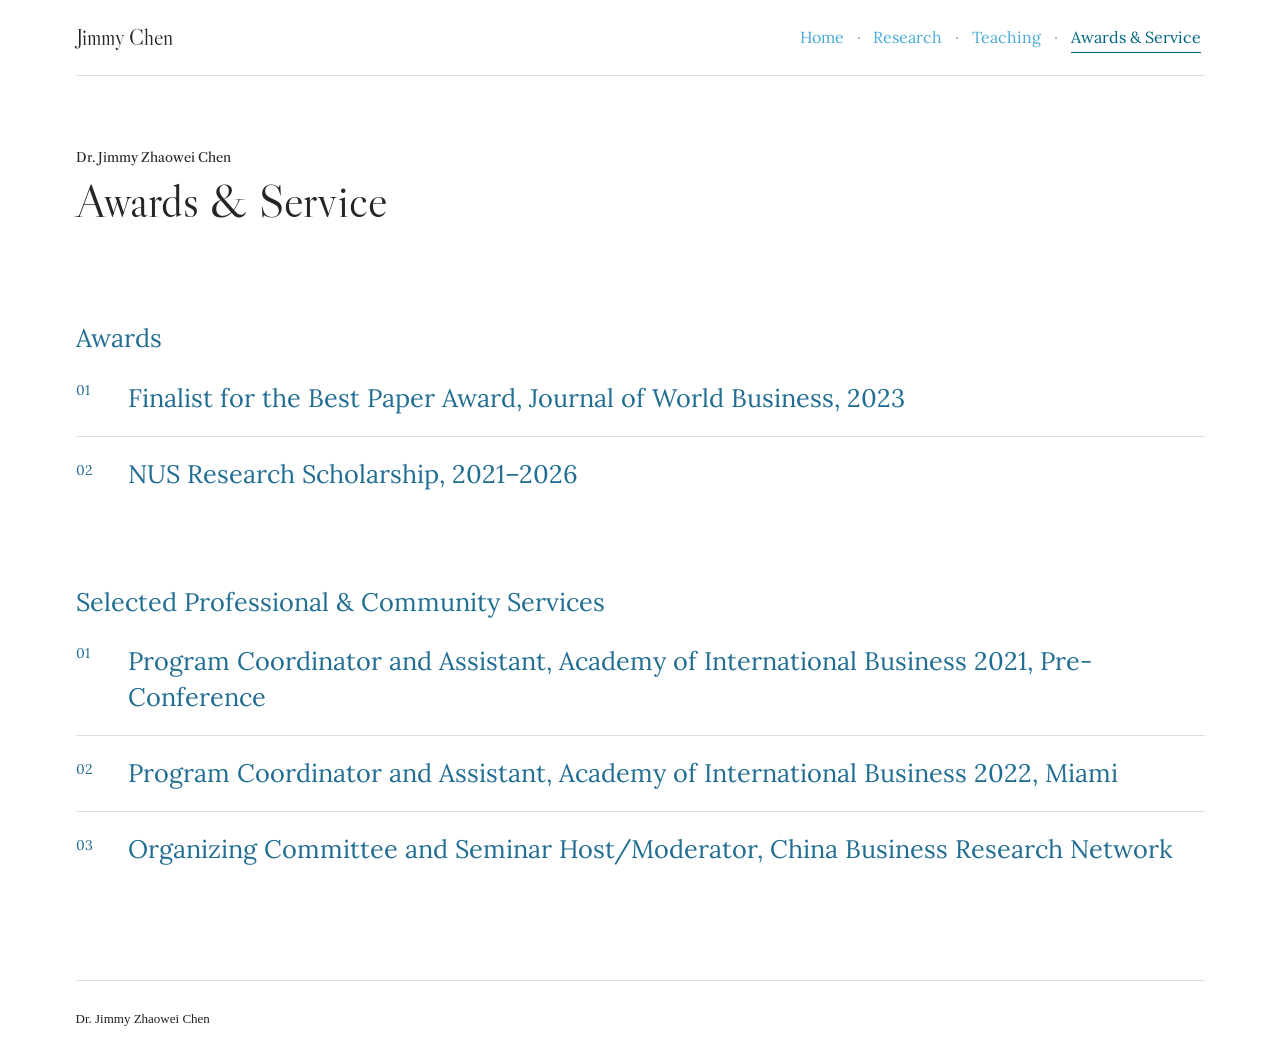
==== commit 72ab9bfd: "number awards and service entries" ====
--- a/awards-service.html
+++ b/awards-service.html
@@ -34,19 +34,19 @@
   <main id="main-content" class="content-shell">
     <section class="content-section reveal" aria-labelledby="awards-heading">
       <h2 id="awards-heading">Awards</h2>
-      <ul class="publication-list">
+      <ol class="publication-list numbered-list">
         <li>Finalist for the Best Paper Award, Journal of World Business, 2023</li>
         <li>NUS Research Scholarship, 2021–2026</li>
-      </ul>
+      </ol>
     </section>
 
     <section class="content-section reveal" aria-labelledby="service-heading">
       <h2 id="service-heading">Selected Professional &amp; Community Services</h2>
-      <ul class="publication-list">
+      <ol class="publication-list numbered-list">
         <li>Program Coordinator and Assistant, Academy of International Business 2021, Pre-Conference</li>
         <li>Program Coordinator and Assistant, Academy of International Business 2022, Miami</li>
         <li>Organizing Committee and Seminar Host/Moderator, China Business Research Network</li>
-      </ul>
+      </ol>
     </section>
   </main>
 
--- a/style.css
+++ b/style.css
@@ -554,6 +554,35 @@
   background: var(--soft-row);
 }
 
+.numbered-list {
+  counter-reset: numbered;
+}
+
+.publication-list.numbered-list li {
+  position: relative;
+  padding-left: 52px;
+  counter-increment: numbered;
+}
+
+.publication-list.numbered-list li:hover {
+  padding-left: 64px;
+}
+
+.publication-list.numbered-list li::before {
+  content: counter(numbered, decimal-leading-zero);
+  position: absolute;
+  top: 26px;
+  left: 0;
+  color: var(--heading-blue);
+  font-family: var(--heading-serif);
+  font-size: 14px;
+  line-height: 1;
+}
+
+.publication-list.numbered-list li:first-child::before {
+  top: 2px;
+}
+
 .interactive-list li {
   transition: background-color 180ms ease, padding 180ms ease;
 }
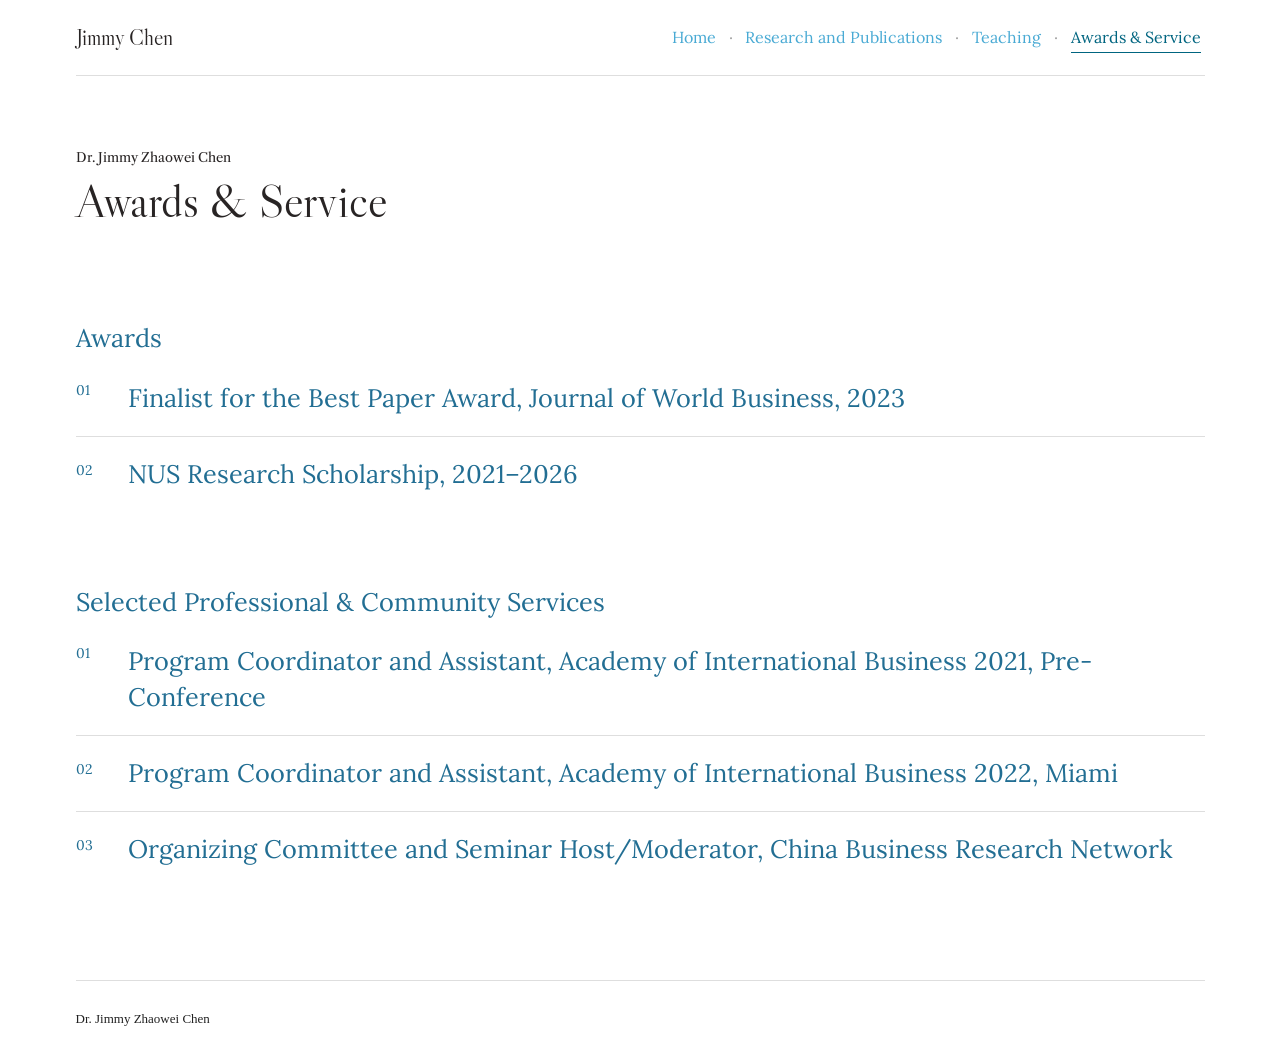
==== commit cdb7163d: "rename research page and enlarge publication citations" ====
--- a/awards-service.html
+++ b/awards-service.html
@@ -8,7 +8,7 @@
   <link rel="preconnect" href="https://fonts.googleapis.com">
   <link rel="preconnect" href="https://fonts.gstatic.com" crossorigin>
   <link href="https://fonts.googleapis.com/css?family=Gentium+Basic:400,700|Libre+Caslon+Display|Libre+Caslon+Text:400,700|Lora:400,700&display=swap" rel="stylesheet">
-  <link rel="stylesheet" href="style.css">
+  <link rel="stylesheet" href="style.css?v=research-publications-title-20260731">
 </head>
 <body>
   <a class="skip-link" href="#main-content">Skip to content</a>
@@ -18,7 +18,7 @@
     <div class="nav-links">
       <a href="index.html">Home</a>
       <span aria-hidden="true">·</span>
-      <a href="research.html">Research</a>
+      <a href="research.html">Research and Publications</a>
       <span aria-hidden="true">·</span>
       <a href="teaching.html">Teaching</a>
       <span aria-hidden="true">·</span>
--- a/style.css
+++ b/style.css
@@ -99,6 +99,7 @@
   display: flex;
   align-items: center;
   justify-content: flex-end;
+  flex-wrap: wrap;
   gap: 0.55rem;
   color: #9b9b9b;
   font-size: 16px;
@@ -141,137 +142,143 @@
 
 /* About page: profile composition modelled on the Jia Nan faculty profile. */
 .about-page .site-nav {
-  border-bottom: 0;
+  width: min(calc(100% - 80px), var(--page-width));
+  min-height: 76px;
+  padding: 0;
+  display: flex;
+  justify-items: initial;
+  justify-content: space-between;
+  gap: 2rem;
+  border-bottom: 1px solid var(--rule);
+}
+
+.about-page .site-mark {
+  color: var(--ink);
+  font-family: var(--display);
+  font-size: 22px;
+  letter-spacing: 0;
+}
+
+.about-page .nav-links {
+  justify-content: flex-end;
+  gap: 0.55rem;
+  font-family: var(--heading-serif);
+  font-size: 16px;
+  font-weight: 400;
+  line-height: 19.36px;
+  text-transform: none;
+}
+
+.about-page .nav-links span {
+  display: inline;
+}
+
+.about-page .nav-links a {
+  padding: 11.5px 4px;
+  color: var(--link-blue);
 }
 
 .person-profile {
-  width: min(calc(100% - 80px), 1178px);
-  margin: 0 auto;
-  padding: 85px 0 100px;
+  width: min(100%, 1280px);
+  margin: 50px auto 0;
+  padding: 0 50px 100px;
   display: grid;
-  grid-template-columns: minmax(0, 1.3fr) minmax(280px, 0.7fr);
+  grid-template-columns: minmax(0, 590px) minmax(0, 590px);
   align-items: start;
-  column-gap: clamp(56px, 8vw, 112px);
+  column-gap: 0;
 }
 
 .person-biography {
-  padding-top: 54px;
+  padding: 125px 0 0 50px;
 }
 
 .person-biography h1 {
   position: relative;
-  margin: 0;
+  margin: 21px -1.564px 0 0;
   color: var(--ink);
   font-family: var(--display);
   font-size: 46px;
   font-weight: 400;
-  letter-spacing: -0.02em;
-  line-height: 1.06;
+  letter-spacing: 0.034em;
+  line-height: 48.76px;
 }
 
 .person-biography h1::before,
-.person-biography h1::after,
-.person-biography h1 span::before {
+.person-biography h1::after {
   position: absolute;
   left: -100px;
   width: 90px;
-  height: 1px;
+  height: 20px;
   content: "";
   opacity: 0.5;
-  border-top: 1px solid #8f8a8d;
-  border-bottom: 1px solid #8f8a8d;
+  border-top: 1px solid #990000;
+  border-bottom: 1px solid #990000;
   transform: skewY(-22deg);
   transform-origin: 100% 0;
 }
 
 .person-biography h1::before {
-  top: 11px;
-  padding: 8px 0 10px;
+  top: 9px;
 }
 
 .person-biography h1::after {
-  top: 20px;
-  padding: 8px 0 10px;
+  top: 18px;
 }
 
 .person-appointments {
-  margin: 24px 0 35px;
+  width: 540px;
+  margin: 7px 0 0;
   padding: 0;
   list-style: none;
-  color: #545454;
+  color: var(--ink);
   font-family: var(--utility-serif);
-  font-size: 16px;
-  line-height: 1.45;
+  font-size: 13px;
+  line-height: 19.5px;
 }
 
 .person-appointments li {
-  position: relative;
-  padding-left: 19px;
-}
-
-.person-appointments li::before {
-  position: absolute;
-  left: 0;
-  color: #990000;
-  content: "•";
+  padding-left: 0;
 }
 
 .person-description {
-  max-width: 690px;
-  color: #282424;
-  font-family: var(--source-sans);
+  width: 540px;
+  max-width: 100%;
+  margin-top: 41px;
+  color: var(--ink);
+  font-family: var(--utility-serif);
   font-size: 14px;
-  line-height: 1.72;
+  letter-spacing: 0.05em;
+  line-height: 19.5px;
 }
 
 .person-description p {
-  margin: 0;
+  margin: 18px 0 0;
 }
 
 .person-aside {
   min-width: 0;
+  padding-left: 50px;
 }
 
 .portrait-frame {
   position: relative;
-  width: min(100%, 320px);
-  margin-left: auto;
-  padding-right: 17px;
-  padding-bottom: 18px;
+  z-index: 0;
+  width: 540px;
+  max-width: 100%;
+  margin: 28px 0 0;
+  padding: 0;
 }
 
 .portrait-frame::after {
   position: absolute;
   z-index: -1;
-  right: 0;
-  bottom: 0;
-  width: calc(100% - 9px);
-  height: calc(100% - 9px);
+  top: 0;
+  left: 0;
+  width: 100%;
+  height: 100%;
   content: "";
-  background: #990000;
-}
-
-.portrait-flourish::before,
-.portrait-flourish::after {
-  position: absolute;
-  right: -6px;
-  width: 38px;
-  height: 1px;
-  padding: 8px 0 10px;
-  content: "";
-  opacity: 0.55;
-  border-top: 1px solid #990000;
-  border-bottom: 1px solid #990000;
-  transform: skewY(-30deg);
-  transform-origin: 0 0;
-}
-
-.portrait-flourish::before {
-  bottom: 21px;
-}
-
-.portrait-flourish::after {
-  bottom: 59px;
+  border: 1px solid #990000;
+  transform: translate(-10px, 10px);
 }
 
 .about-page .profile-photo,
@@ -286,7 +293,7 @@
 .about-page .profile-photo {
   position: relative;
   z-index: 1;
-  object-position: center 15%;
+  object-position: center center;
 }
 
 .about-page .profile-placeholder {
@@ -296,7 +303,7 @@
 }
 
 .person-links {
-  margin-top: 34px;
+  margin-top: 124px;
   padding-left: 20px;
   color: #545454;
   font-family: var(--source-sans);
@@ -304,14 +311,12 @@
 
 .person-links address {
   margin: 0;
-  padding: 13px 0;
-  border-top: 1px solid #b0b0b0;
-  border-bottom: 1px solid #b0b0b0;
+  padding: 0;
   font-size: 12px;
   font-style: normal;
   font-weight: 700;
   letter-spacing: 0.13em;
-  line-height: 1.8;
+  line-height: 16.8px;
 }
 
 .person-links address a,
@@ -321,10 +326,16 @@
   text-transform: uppercase;
 }
 
+.person-links address a {
+  width: fit-content;
+  padding: 0.6px 0;
+  border-bottom: 1px solid #ffcc00;
+}
+
 .person-links nav {
   display: grid;
   gap: 7px;
-  margin-top: 13px;
+  margin-top: 12px;
 }
 
 .person-links nav a {
@@ -342,30 +353,33 @@
 }
 
 .person-details {
-  margin: 35px 0 0;
-  padding-right: 20px;
+  width: min(100%, 490px);
+  margin: 86px 0 0;
+  padding-right: 0;
   color: #545454;
   font-family: var(--source-sans);
 }
 
 .person-details h2 {
-  margin: 0 0 12px;
+  margin: 0;
+  padding-bottom: 4px;
   color: #282424;
   font-family: var(--source-sans);
   font-size: 11px;
   font-weight: 800;
   letter-spacing: 0.15em;
-  line-height: 1.15;
+  line-height: 11px;
   text-transform: uppercase;
 }
 
 .person-details p {
-  margin: 8px 0 0;
-  padding-left: 20px;
-  font-size: 10px;
-  font-weight: 700;
+  margin: 12px 0 0;
+  padding-left: 0;
+  color: #282424;
+  font-size: 11px;
+  font-weight: 800;
   letter-spacing: 0.15em;
-  line-height: 1.35;
+  line-height: 11px;
   text-transform: uppercase;
 }
 
@@ -554,6 +568,145 @@
   background: var(--soft-row);
 }
 
+.research-publications {
+  border-bottom: 1px solid var(--rule);
+}
+
+.research-publications .publication-card {
+  color: var(--body-ink);
+}
+
+.research-publications .publication-card:hover {
+  background: transparent;
+}
+
+.research-publications.numbered-list .publication-card {
+  padding: 0 0 0 58px;
+}
+
+.research-publications.numbered-list .publication-card:hover {
+  padding-left: 70px;
+}
+
+.research-publications.numbered-list .publication-card::before {
+  top: 28px;
+  color: var(--heading-blue);
+  font-size: 16px;
+}
+
+.research-publications.numbered-list .publication-card:first-child::before {
+  top: 28px;
+}
+
+.publication-toggle {
+  width: 100%;
+  margin: 0;
+  padding: 22px 0 20px;
+  display: grid;
+  grid-template-columns: minmax(0, 1fr) auto;
+  gap: 8px 24px;
+  border: 0;
+  color: inherit;
+  background: transparent;
+  font: inherit;
+  text-align: left;
+  cursor: pointer;
+  transition: background-color 180ms ease, padding 180ms ease;
+}
+
+.publication-toggle:hover,
+.publication-toggle:focus-visible,
+.publication-card.is-open .publication-toggle {
+  padding-right: 12px;
+  padding-left: 16px;
+  background: var(--soft-row);
+}
+
+.publication-toggle:focus-visible {
+  outline: 1px solid var(--link-hover);
+  outline-offset: 4px;
+}
+
+.publication-title {
+  grid-column: 1 / -1;
+  color: var(--heading-blue);
+  font-family: var(--heading-serif);
+  font-size: 30px;
+  font-weight: 400;
+  line-height: 40px;
+}
+
+.publication-citation {
+  color: var(--body-ink);
+  font-family: var(--text-serif);
+  font-size: 18px;
+  line-height: 28px;
+}
+
+.publication-cue {
+  align-self: start;
+  color: #545454;
+  font-family: var(--source-sans);
+  font-size: 11px;
+  font-weight: 800;
+  letter-spacing: 0.13em;
+  line-height: 16px;
+  text-transform: uppercase;
+}
+
+.publication-card.is-open .publication-cue {
+  color: var(--link-hover);
+}
+
+.publication-detail {
+  max-height: 0;
+  overflow: hidden;
+  opacity: 0;
+  transform: translateY(-4px);
+  transition: max-height 240ms ease, opacity 200ms ease, transform 200ms ease;
+}
+
+.publication-card.is-open .publication-detail {
+  max-height: 340px;
+  opacity: 1;
+  transform: translateY(0);
+}
+
+.publication-detail p {
+  margin: 0;
+  padding: 0 12px 14px;
+  color: var(--body-ink);
+  font-family: var(--text-serif);
+  font-size: 14.6667px;
+  line-height: 24px;
+}
+
+.publication-detail p span {
+  color: var(--ink);
+  font-weight: 700;
+}
+
+.official-link {
+  width: fit-content;
+  margin: 0 12px 24px;
+  padding-bottom: 2px;
+  display: inline-block;
+  border-bottom: 1px solid #ffcc00;
+  color: #545454;
+  font-family: var(--source-sans);
+  font-size: 12px;
+  font-weight: 700;
+  letter-spacing: 0.13em;
+  line-height: 16.8px;
+  text-transform: uppercase;
+}
+
+.official-link:hover,
+.official-link:focus-visible {
+  color: var(--link-hover);
+  text-decoration: none;
+}
+
 .numbered-list {
   counter-reset: numbered;
 }
@@ -741,8 +894,31 @@
     left: 2px;
   }
 
+  .about-page .site-nav {
+    width: calc(100% - 32px);
+    min-height: auto;
+    padding: 18px 0 14px;
+    display: block;
+  }
+
+  .about-page .site-mark {
+    font-size: 22px;
+  }
+
+  .about-page .nav-links {
+    justify-content: flex-start;
+    gap: 0 0.35rem;
+    font-size: 11px;
+    line-height: 15px;
+  }
+
+  .about-page .nav-links span {
+    display: inline;
+  }
+
   .person-profile {
     width: calc(100% - 32px);
+    margin: 0 auto;
     padding: 39px 0 68px;
     display: flex;
     flex-direction: column;
@@ -751,43 +927,57 @@
 
   .person-biography {
     width: 100%;
-    padding-top: 0;
+    padding: 0;
     order: 2;
   }
 
   .person-biography h1 {
+    margin: 0;
     font-size: 38px;
+    letter-spacing: 0.02em;
+    line-height: 42px;
   }
 
   .person-biography h1::before,
-  .person-biography h1::after,
-  .person-biography h1 span::before {
+  .person-biography h1::after {
     display: none;
   }
 
   .person-appointments {
+    width: auto;
     margin: 18px 0 28px;
     font-size: 15px;
   }
 
   .person-description {
+    width: auto;
+    margin-top: 0;
     font-size: 14px;
     line-height: 1.7;
   }
 
   .person-aside {
     width: 100%;
+    padding-left: 0;
     order: 1;
   }
 
   .portrait-frame {
     width: min(82%, 280px);
-    margin-left: 0;
+    margin: 0 0 0 10px;
   }
 
   .person-links,
   .person-details {
     max-width: 360px;
+  }
+
+  .person-links {
+    margin-top: 36px;
+  }
+
+  .person-details {
+    margin-top: 40px;
   }
 
   .hero-inner {
@@ -862,6 +1052,40 @@
   .publication-list li {
     font-size: 19px;
     line-height: 28px;
+  }
+
+  .research-publications.numbered-list .publication-card {
+    padding-left: 42px;
+  }
+
+  .research-publications.numbered-list .publication-card:hover {
+    padding-left: 48px;
+  }
+
+  .research-publications.numbered-list .publication-card::before,
+  .research-publications.numbered-list .publication-card:first-child::before {
+    top: 26px;
+    font-size: 14px;
+  }
+
+  .publication-toggle {
+    grid-template-columns: 1fr;
+    gap: 8px;
+  }
+
+  .publication-title {
+    font-size: 21px;
+    line-height: 29px;
+  }
+
+  .publication-citation,
+  .publication-detail p {
+    font-size: 15px;
+    line-height: 24px;
+  }
+
+  .publication-card.is-open .publication-detail {
+    max-height: 520px;
   }
 
   .teaching-entry {
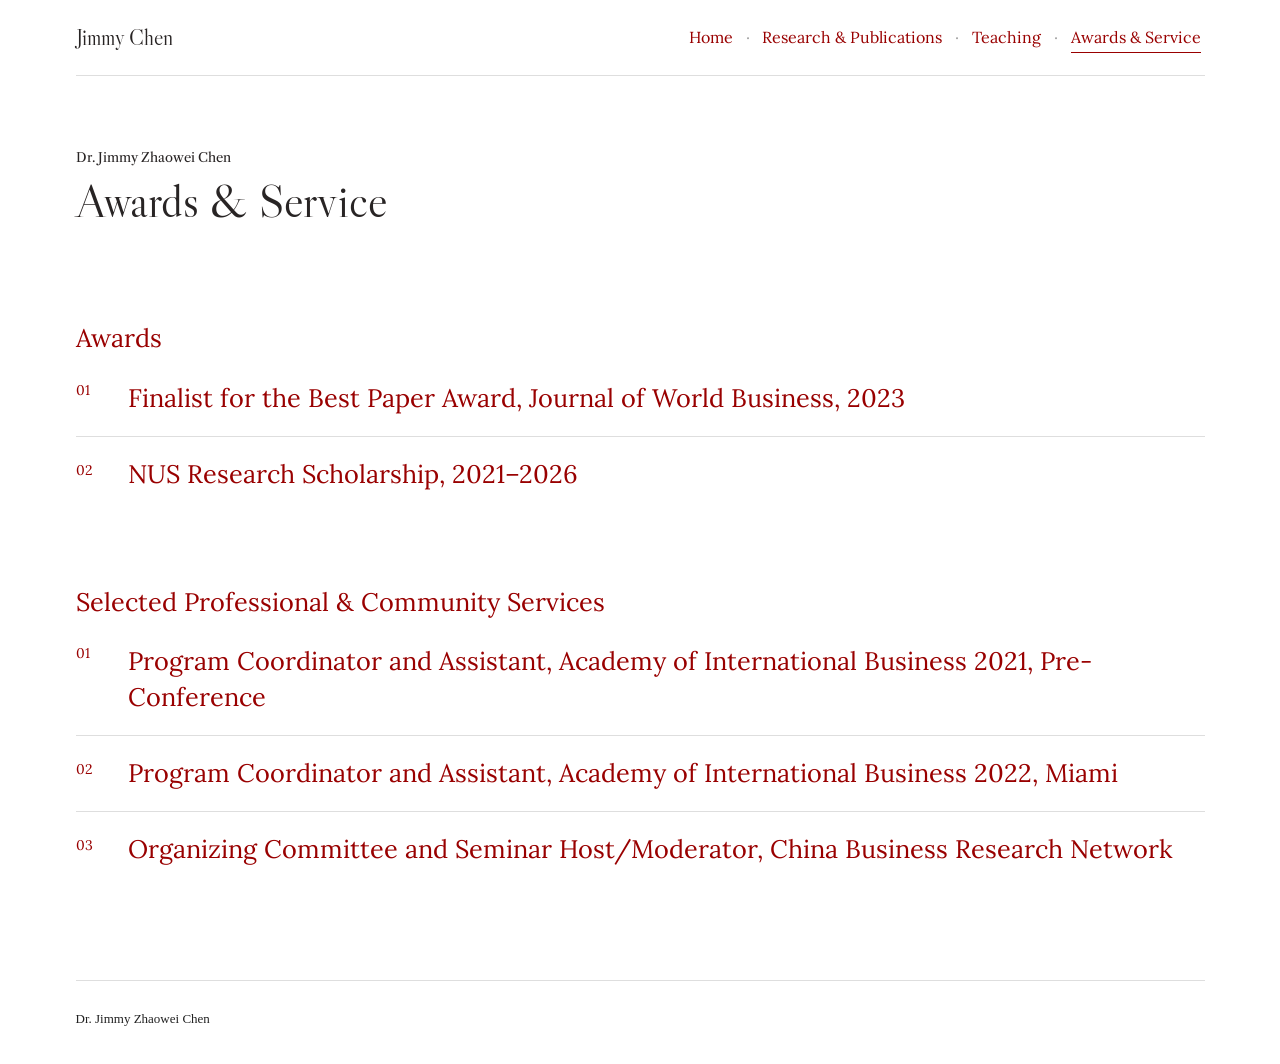
==== commit 41259262: "final polish red accents and research label" ====
--- a/awards-service.html
+++ b/awards-service.html
@@ -8,7 +8,7 @@
   <link rel="preconnect" href="https://fonts.googleapis.com">
   <link rel="preconnect" href="https://fonts.gstatic.com" crossorigin>
   <link href="https://fonts.googleapis.com/css?family=Gentium+Basic:400,700|Libre+Caslon+Display|Libre+Caslon+Text:400,700|Lora:400,700&display=swap" rel="stylesheet">
-  <link rel="stylesheet" href="style.css?v=research-publications-title-20260731">
+  <link rel="stylesheet" href="style.css?v=red-accent-final-20260731">
 </head>
 <body>
   <a class="skip-link" href="#main-content">Skip to content</a>
@@ -18,7 +18,7 @@
     <div class="nav-links">
       <a href="index.html">Home</a>
       <span aria-hidden="true">·</span>
-      <a href="research.html">Research and Publications</a>
+      <a href="research.html">Research &amp; Publications</a>
       <span aria-hidden="true">·</span>
       <a href="teaching.html">Teaching</a>
       <span aria-hidden="true">·</span>
--- a/style.css
+++ b/style.css
@@ -2,9 +2,9 @@
   --background: #ffffff;
   --ink: #282424;
   --body-ink: #212121;
-  --heading-blue: #226e93;
-  --link-blue: #49aad4;
-  --link-hover: #006580;
+  --heading-blue: #990000;
+  --link-blue: #990000;
+  --link-hover: #990000;
   --rule: #dedede;
   --soft-row: #f7fafb;
   --display: "Libre Caslon Display", "Times New Roman", serif;
